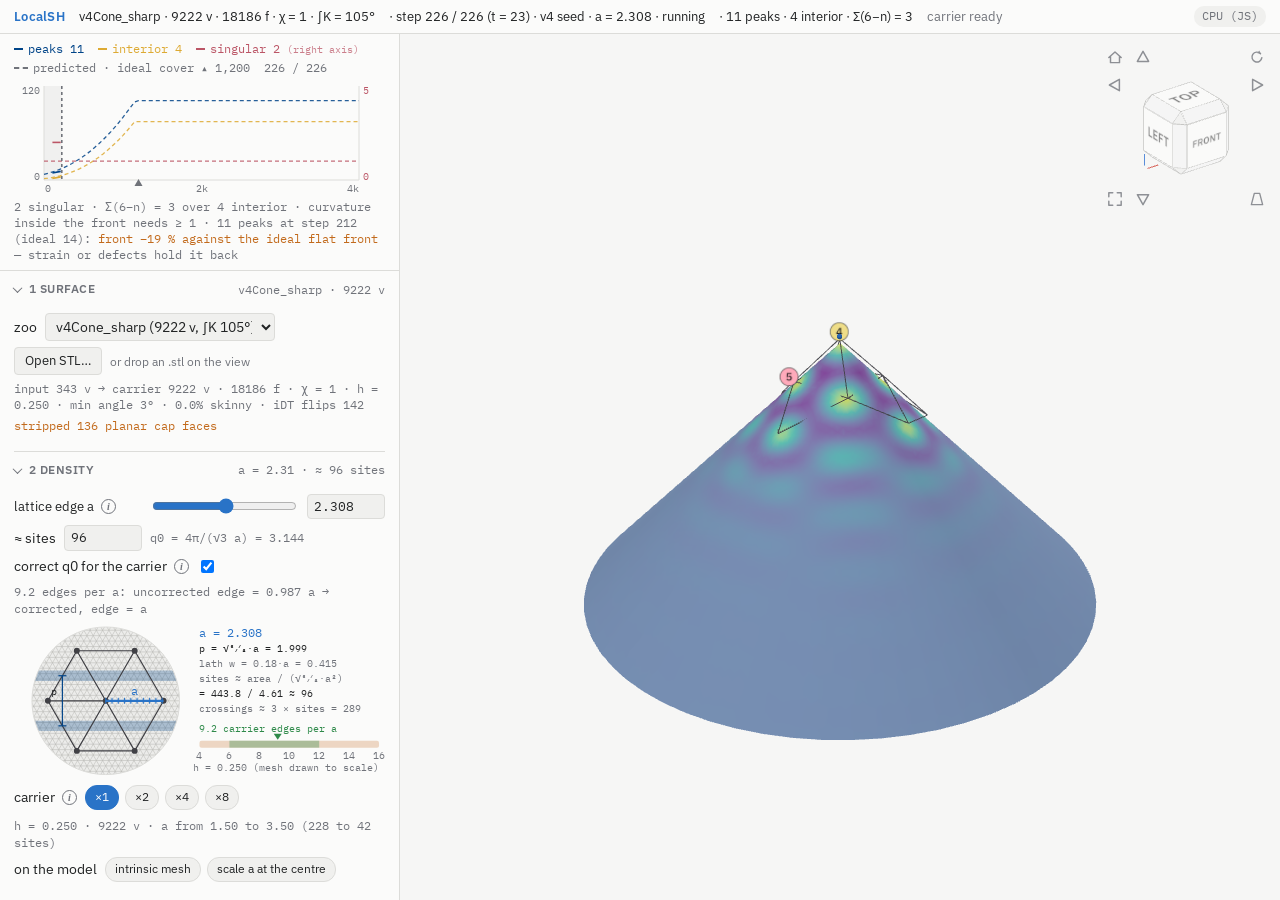
==== index.html @ 400d7c69 "update localize 2026-10-15 16:37 (58 files)" ====
<!doctype html>
<meta charset="utf-8">
<title>LocalSH Weave Lab</title>
<meta http-equiv="refresh" content="0; url=web/">
<p><a href="web/">LocalSH Weave Lab</a></p>
<script>location.replace('web/' + location.search + location.hash);</script>
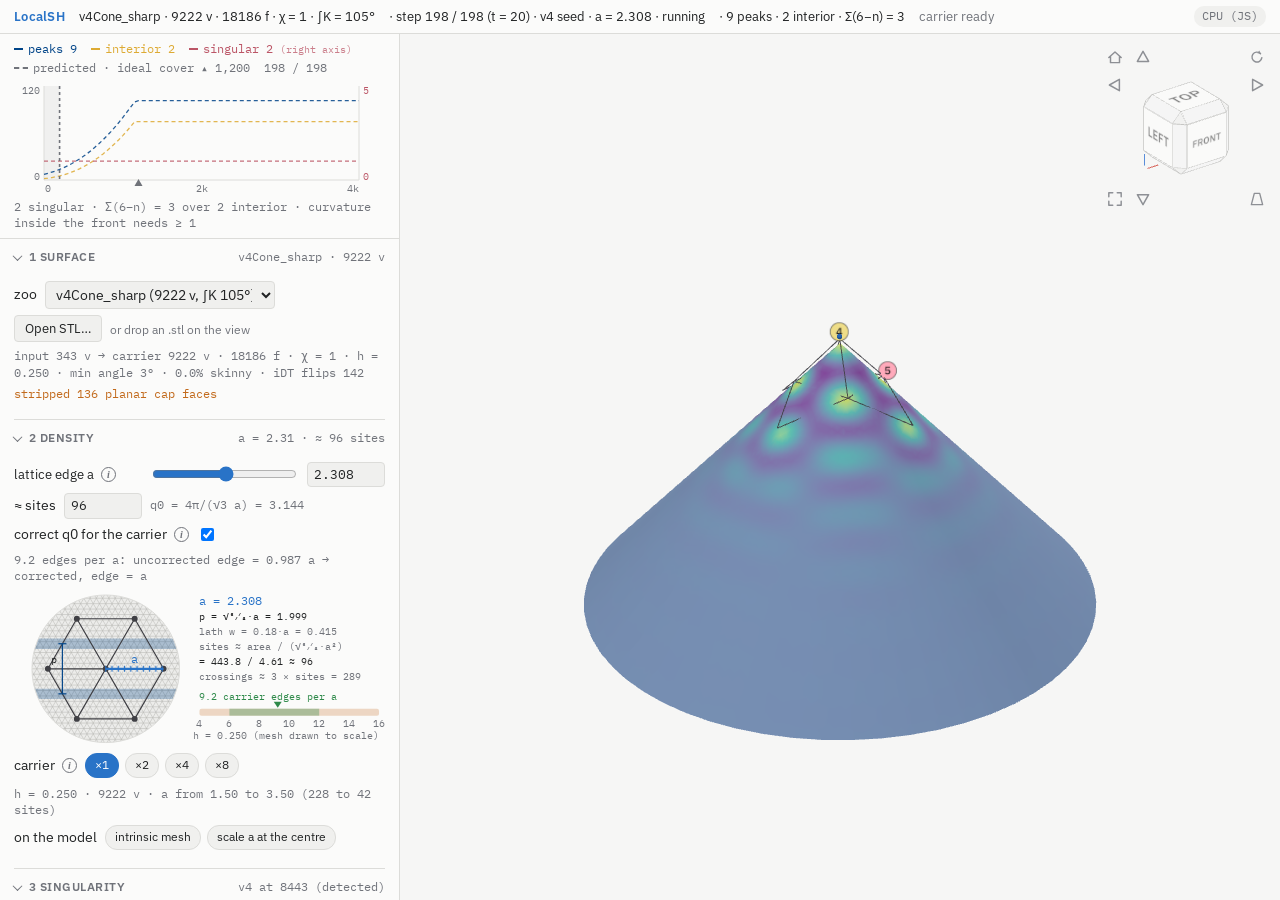
==== commit 26a94094: "upload goose model, readme, and upload mmethod explanation html" ====
--- a/index.html
+++ b/index.html
@@ -2,5 +2,5 @@
 <meta charset="utf-8">
 <title>LocalSH Weave Lab</title>
 <meta http-equiv="refresh" content="0; url=web/">
-<p><a href="web/">LocalSH Weave Lab</a></p>
+<p><a href="web/">Try-Tri-Weave</a></p>
 <script>location.replace('web/' + location.search + location.hash);</script>
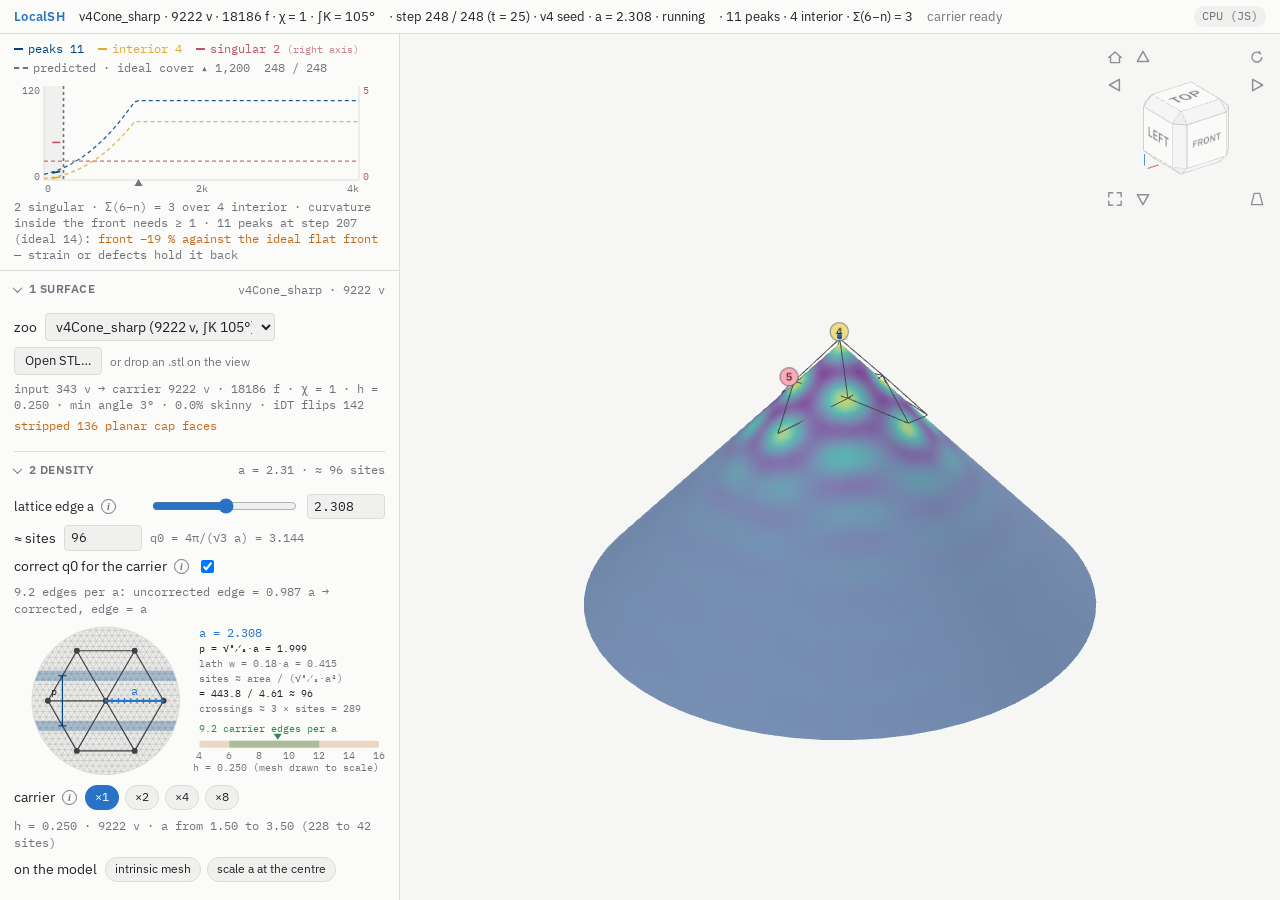
==== commit 05be62de: "rename from localSH weave lab => Try-Tri-Weave" ====
--- a/index.html
+++ b/index.html
@@ -1,6 +1,6 @@
 <!doctype html>
 <meta charset="utf-8">
-<title>LocalSH Weave Lab</title>
+<title>Try-Tri-Weave</title>
 <meta http-equiv="refresh" content="0; url=web/">
 <p><a href="web/">Try-Tri-Weave</a></p>
 <script>location.replace('web/' + location.search + location.hash);</script>
